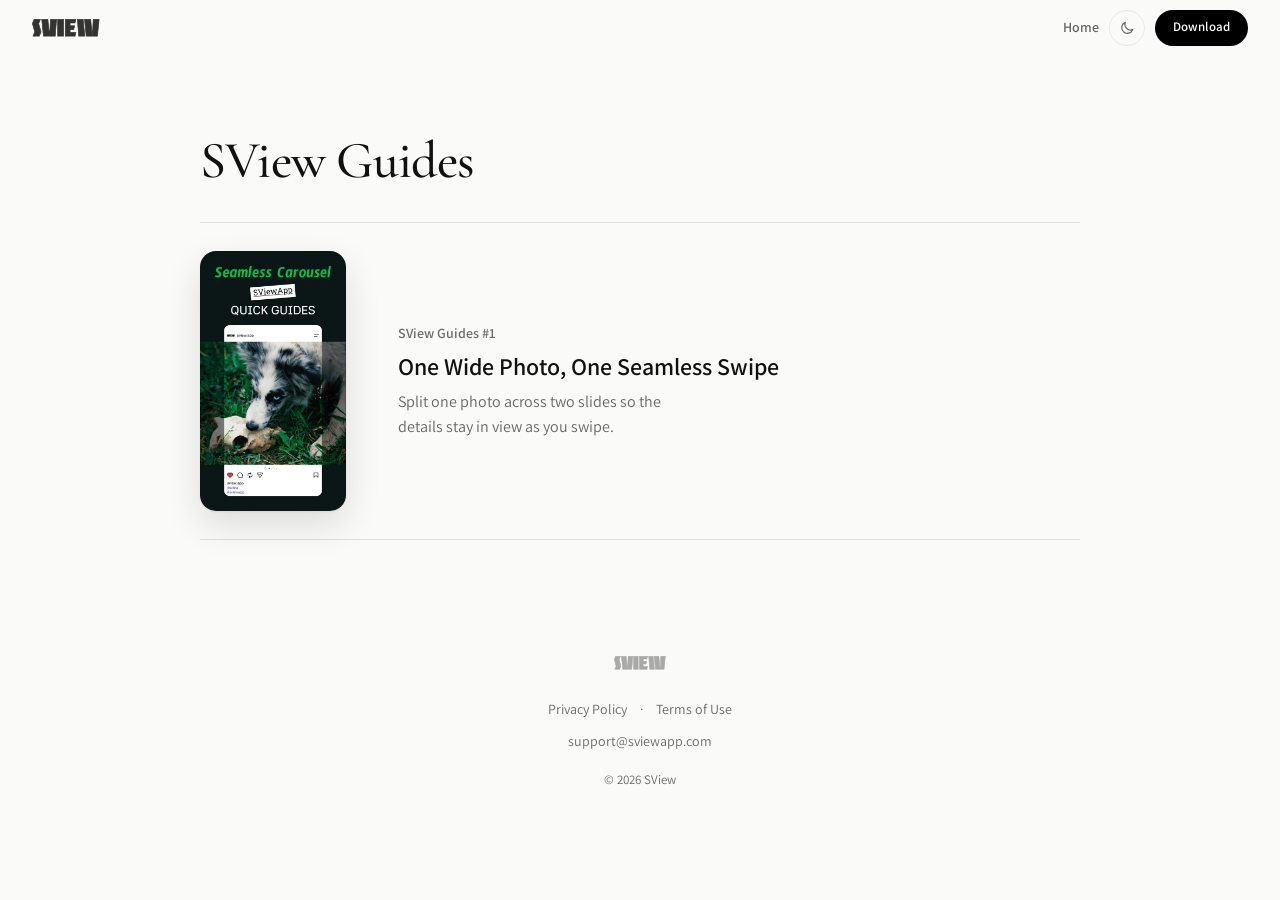
==== guides/index.html @ 3bf8fa11 "Publish SView Guides and the first seamless carousel tutorial" ====
<!DOCTYPE html>
<html lang="en">
<head>
  <meta charset="UTF-8">
  <meta name="viewport" content="width=device-width, initial-scale=1">
  <title>SView Guides</title>
  <meta name="description" content="Browse short SView tutorials with step-by-step instructions and videos for creating photo carousels.">
  <link rel="canonical" href="https://sviewapp.com/guides/">
  <meta property="og:type" content="website">
  <meta property="og:title" content="SView Guides">
  <meta property="og:description" content="Browse short SView tutorials with step-by-step instructions and videos for creating photo carousels.">
  <meta property="og:url" content="https://sviewapp.com/guides/">
  <meta property="og:image" content="https://sviewapp.com/guides/split-one-photo-across-two-carousel-slides/poster.jpg">
  <link rel="icon" type="image/svg+xml" href="/assets/favicon.svg">
  <link rel="apple-touch-icon" href="/assets/apple-touch-icon.png">
  <link rel="preconnect" href="https://fonts.googleapis.com">
  <link rel="preconnect" href="https://fonts.gstatic.com" crossorigin>
  <link href="https://fonts.googleapis.com/css2?family=Assistant:wght@400;600;700&family=Cormorant+Garamond:wght@500&display=swap" rel="stylesheet">
  <meta name="color-scheme" content="light dark">
  <meta name="theme-color" content="#fafaf8" media="(prefers-color-scheme: light)">
  <meta name="theme-color" content="#111110" media="(prefers-color-scheme: dark)">
  <script>
    // Theme: stored manual choice wins; otherwise follow the device appearance setting.
    (function() {
      var t = null;
      try { t = localStorage.getItem('sview-theme'); } catch (e) {}
      if (t === 'light' || t === 'dark') document.documentElement.setAttribute('data-theme', t);
    })();
  </script>
  <link rel="stylesheet" href="/assets/site.css">
  <link rel="stylesheet" href="/guides/guides.css">
  <script defer src="/assets/site.js"></script>
</head>
<body>
<nav class="nav" role="navigation">
  <a href="/" class="nav-logo" aria-label="SView Home">
    <img src="/assets/brand/iconLogo_V3.svg" alt="SView">
  </a>
  <div class="nav-right">
    <a class="nav-guides" href="/">Home</a>
    <div class="nav-tools">
    <button class="theme-btn" id="themeBtn" type="button" aria-label="Toggle dark mode">
      <svg class="icon-moon" viewBox="0 0 24 24" fill="none" stroke="currentColor" stroke-width="1.8" stroke-linecap="round" stroke-linejoin="round" aria-hidden="true"><path d="M20.5 14.5A8.5 8.5 0 0 1 9.5 3.5a8.5 8.5 0 1 0 11 11z"/></svg>
      <svg class="icon-sun" viewBox="0 0 24 24" fill="none" stroke="currentColor" stroke-width="1.8" stroke-linecap="round" aria-hidden="true"><circle cx="12" cy="12" r="4"/><path d="M12 2.5v2M12 19.5v2M4.6 4.6l1.4 1.4M18 18l1.4 1.4M2.5 12h2M19.5 12h2M4.6 19.4L6 18M18 6l1.4-1.4"/></svg>
    </button>
    </div>
    <a class="nav-download" href="https://apps.apple.com/us/app/sview-swipe-carousel-maker/id6759950270" data-store-download target="_blank" rel="noopener noreferrer">Download</a>
  </div>
</nav>
<main class="guides-main">
  <h1 class="page-title">SView Guides</h1>
  <ul class="guide-list">
    <li><a class="guide-entry" href="/guides/split-one-photo-across-two-carousel-slides/">
      <img class="entry-poster" src="/guides/split-one-photo-across-two-carousel-slides/poster.jpg" alt="" width="539" height="960">
      <div>
        <p class="guide-meta">SView Guides #1</p>
        <h2>One Wide Photo, One Seamless Swipe</h2>
        <p>Split one photo across two slides so the details stay in view as you swipe.</p>
      </div>
    </a></li>
  </ul>
</main>
<footer>
  <div class="footer-logo"><img src="/assets/brand/iconLogo_V3.svg" alt="SView"></div>
  <div class="footer-links">
    <a href="/privacy.html">Privacy Policy</a>
    <span class="sep">&middot;</span>
    <a href="/terms.html">Terms of Use</a>
  </div>
  <div class="footer-email"><a href="mailto:support@sviewapp.com">support@sviewapp.com</a></div>
  <div class="footer-copy">&copy; 2026 SView</div>
</footer>
</body>
</html>
---- assets/site.css ----
:root {
  --font-sans: "Assistant", -apple-system, BlinkMacSystemFont, "Segoe UI", Roboto,
               "Helvetica Neue", Arial, "PingFang SC", "Hiragino Sans", "Microsoft YaHei",
               "Noto Sans SC", "Noto Sans JP", "Noto Sans KR", "Malgun Gothic", sans-serif;
  --font-serif: "Cormorant Garamond", "Noto Serif", "Songti SC", Georgia, serif;
  --font-heading: var(--font-sans);
  --color-bg: #fafaf8;
  --color-surface: #ffffff;
  --color-text: #111111;
  --color-text-secondary: #666666;
  --color-text-muted: #6b6b6b;
  --color-border: #e8e8e8;
  --color-rule: #e0e0e0;
  --color-accent: #000000;
  --color-accent-hover: #333333;
  --color-on-accent: #ffffff;
  --color-nav-scrolled: rgba(250, 250, 248, 0.92);
  --color-nav-line: rgba(0,0,0,0.06);
  --color-hover: #f5f5f3;
  --color-outline-btn: #777777;
  --color-badge-bg: #f0efed;
  --color-badge-text: #555555;
  --color-badge-border: #e0dfdd;
  --color-note: #666666;
  --color-body-secondary: #555555;
  --color-focus: #245cc5;
  --color-shadow: rgba(0,0,0,0.08);
  --color-scroll-thumb: rgba(0,0,0,0.22);
  --logo-filter: none;
  --gallery-ring: transparent;
  --media-shadow: 0 1px 2px rgba(0,0,0,0.06), 0 14px 36px rgba(0,0,0,0.12);
  color-scheme: light;
}
@media (prefers-color-scheme: dark) {
  :root:not([data-theme="light"]) {
    --color-bg: #111110;
    --color-surface: #1c1c1b;
    --color-text: #f2f2ef;
    --color-text-secondary: #a8a8a4;
    --color-text-muted: #8f8f8b;
    --color-border: #33332f;
    --color-rule: #2b2b28;
    --color-accent: #f2f2ef;
    --color-accent-hover: #d6d6d2;
    --color-on-accent: #111110;
    --color-nav-scrolled: rgba(17, 17, 16, 0.88);
    --color-nav-line: rgba(255,255,255,0.08);
    --color-hover: #262624;
    --color-outline-btn: #6a6a66;
    --color-badge-bg: #232321;
    --color-badge-text: #bdbdb8;
    --color-badge-border: #33332f;
    --color-note: #8f8f8b;
    --color-body-secondary: #b0b0ab;
    --color-focus: #7aa7ff;
    --color-shadow: rgba(0,0,0,0.5);
    --color-scroll-thumb: rgba(255,255,255,0.28);
    --logo-filter: invert(1);
    --gallery-ring: rgba(255,255,255,0.08);
    --media-shadow: 0 14px 36px rgba(0,0,0,0.45);
    color-scheme: dark;
  }
}
:root[data-theme="dark"] {
  --color-bg: #111110;
  --color-surface: #1c1c1b;
  --color-text: #f2f2ef;
  --color-text-secondary: #a8a8a4;
  --color-text-muted: #8f8f8b;
  --color-border: #33332f;
  --color-rule: #2b2b28;
  --color-accent: #f2f2ef;
  --color-accent-hover: #d6d6d2;
  --color-on-accent: #111110;
  --color-nav-scrolled: rgba(17, 17, 16, 0.88);
  --color-nav-line: rgba(255,255,255,0.08);
  --color-hover: #262624;
  --color-outline-btn: #6a6a66;
  --color-badge-bg: #232321;
  --color-badge-text: #bdbdb8;
  --color-badge-border: #33332f;
  --color-note: #8f8f8b;
  --color-body-secondary: #b0b0ab;
  --color-focus: #7aa7ff;
  --color-shadow: rgba(0,0,0,0.5);
  --color-scroll-thumb: rgba(255,255,255,0.28);
  --logo-filter: invert(1);
  --gallery-ring: rgba(255,255,255,0.08);
  --media-shadow: 0 14px 36px rgba(0,0,0,0.45);
  color-scheme: dark;
}

* { box-sizing: border-box; margin: 0; padding: 0; }

body {
  font-family: var(--font-sans);
  font-size: 16px;
  line-height: 1.6;
  color: var(--color-text);
  background: var(--color-bg);
  transition: background-color 0.3s, color 0.3s;
  -webkit-font-smoothing: antialiased;
  -moz-osx-font-smoothing: grayscale;
}

/* ===== NAV ===== */
.nav {
  position: sticky;
  top: 0;
  z-index: 100;
  display: flex;
  align-items: center;
  justify-content: space-between;
  padding: 0 32px;
  height: 56px;
  transition: background 0.3s, border-color 0.3s;
  border-bottom: 1px solid transparent;
}
.nav.scrolled {
  background: var(--color-nav-scrolled);
  backdrop-filter: blur(12px);
  -webkit-backdrop-filter: blur(12px);
  border-bottom-color: var(--color-nav-line);
}
.nav-logo img { height: 18px; width: auto; display: block; filter: var(--logo-filter); }
.nav-right { display: flex; align-items: center; gap: 10px; }

.lang-selector { position: relative; }
.lang-btn {
  background: none; border: 1px solid var(--color-border); border-radius: 100px;
  padding: 7px 18px; line-height: 1.6; font-family: var(--font-sans); font-size: 13px; font-weight: 600;
  color: var(--color-text-secondary); cursor: pointer; letter-spacing: 0.03em;
  transition: border-color 0.2s, color 0.2s;
}
.lang-btn:hover { border-color: var(--color-text-secondary); color: var(--color-text); }
.lang-dropdown {
  display: none; position: absolute; top: calc(100% + 6px); right: 0;
  background: var(--color-surface); border: 1px solid var(--color-border);
  border-radius: 8px; padding: 4px 0; min-width: 120px;
  box-shadow: 0 4px 16px var(--color-shadow);
}
.lang-dropdown.open { display: block; }
.lang-option {
  display: block; width: 100%; padding: 8px 16px; background: none; border: none;
  font-family: var(--font-sans); font-size: 14px; color: var(--color-text-secondary);
  cursor: pointer; text-align: left; transition: background 0.15s;
}
.lang-option:hover { background: var(--color-hover); color: var(--color-text); }
.lang-option.active { color: var(--color-text); font-weight: 600; }

.nav-tools { display: flex; align-items: center; gap: 10px; }
.theme-btn {
  box-sizing: border-box; width: 36px; height: 36px; padding: 0;
  display: inline-flex; align-items: center; justify-content: center;
  background: none; border: 1px solid var(--color-border); border-radius: 100px;
  color: var(--color-text-secondary); cursor: pointer;
  transition: border-color 0.2s, color 0.2s;
}
.theme-btn:hover { border-color: var(--color-text-secondary); color: var(--color-text); }
.theme-btn svg { width: 16px; height: 16px; display: block; }
.theme-btn .icon-sun { display: none; }
:root[data-theme="dark"] .theme-btn .icon-sun { display: block; }
:root[data-theme="dark"] .theme-btn .icon-moon { display: none; }
@media (prefers-color-scheme: dark) {
  :root:not([data-theme="light"]) .theme-btn .icon-sun { display: block; }
  :root:not([data-theme="light"]) .theme-btn .icon-moon { display: none; }
}

.nav-download {
  display: inline-block; background: var(--color-accent); color: var(--color-on-accent);
  padding: 7px 18px; border-radius: 100px; font-size: 13px; font-weight: 600;
  text-decoration: none; transition: background 0.2s; letter-spacing: 0.01em;
}
.lang-btn, .nav-download { box-sizing: border-box; height: 36px; display: inline-flex; align-items: center; justify-content: center; }
.nav-download:hover { background: var(--color-accent-hover); }

.hero-cta {
  display: inline-block;
  background: var(--color-accent); color: var(--color-on-accent);
  padding: 14px 36px; border-radius: 100px; font-size: 16px; font-weight: 600;
  text-decoration: none; transition: background 0.2s, transform 0.2s;
}
.hero-cta:hover { background: var(--color-accent-hover); transform: translateY(-1px); }

a:focus-visible, button:focus-visible, summary:focus-visible { outline: 2px solid var(--color-focus); outline-offset: 4px; }

/* ===== FOOTER ===== */
footer {
  text-align: center; padding: 56px 24px 40px;
}
.footer-logo { margin-bottom: 20px; }
.footer-logo img { height: 14px; width: auto; opacity: 0.4; filter: var(--logo-filter); }
.footer-links { font-size: 14px; color: var(--color-text-muted); margin-bottom: 8px; }
.footer-links a { color: var(--color-text-muted); text-decoration: none; transition: color 0.2s; }
.footer-links a:hover { color: var(--color-text-secondary); }
.footer-links .sep { margin: 0 10px; }
.footer-email { margin-bottom: 16px; }
.footer-email a { font-size: 14px; color: var(--color-text-muted); text-decoration: none; transition: color 0.2s; }
.footer-email a:hover { color: var(--color-text-secondary); }
.footer-copy { font-size: 13px; color: var(--color-text-muted); opacity: 1; }

.nav-guides, .nav-sections a { color: var(--color-text-secondary); font-size: 14px; font-weight: 600; text-decoration: none; }
.nav-guides:hover, .nav-guides[aria-current="page"], .nav-sections a:hover { color: var(--color-text); text-decoration: underline; text-underline-offset: 4px; }

@media (max-width: 640px) {
      .nav { padding: 0 20px; height: 50px; }
      .nav-logo img { height: 15px; }
      .lang-btn, .nav-download { height: 32px; }
      .theme-btn { width: 32px; height: 32px; }
      .nav-right, .nav-tools { gap: 8px; }
      .nav-download { padding: 6px 14px; font-size: 12px; }
      .lang-btn { font-size: 12px; padding: 6px 14px; }

      .hero-cta { padding: 11px 28px; font-size: 14px; }
      footer { padding: 40px 20px 32px; }
}
@media (max-width: 390px) {
  .nav { padding-inline: 12px; }
  .nav-right, .nav-tools { gap: 6px; }
  .lang-btn, .nav-download { padding-inline: 9px; }
}
---- guides/guides.css ----
.guides-main {
  width: min(100% - 48px, 880px);
  margin: 0 auto;
  padding-block: clamp(32px, 6vw, 76px) 56px;
}
.page-title {
  font: 500 clamp(38px, 6vw, 52px)/1.12 var(--font-serif);
  letter-spacing: -.015em;
  text-wrap: balance;
}
.article-header { max-width: 660px; margin: 0 auto 42px; text-align: center; }
.guide-meta { color: var(--color-text-muted); font-size: 14px; font-weight: 600; }
.article-header .guide-meta { display: inline-block; margin-bottom: 14px; text-underline-offset: 3px; }
.lead { margin: 16px auto 0; max-width: 54ch; font-size: 18px; line-height: 1.5; color: var(--color-text-secondary); }
.guide-layout {
  display: grid;
  grid-template-columns: minmax(0, 1fr) minmax(180px, 240px);
  gap: 26px clamp(32px, 7vw, 84px);
  border-top: 1px solid var(--color-rule);
  padding-top: 32px;
}
.instructions h2, .guide-entry h2 { font-weight: 600; font-size: 24px; line-height: 1.25; }
.instructions ol { margin: 16px 0 0; padding-inline-start: 1.5em; font-size: 18px; }
.instructions li { padding-inline-start: 5px; }
.instructions li + li { margin-top: 14px; }
.instructions li::marker { color: var(--color-text-muted); font-weight: 600; }
.guide-video { display: flex; flex-direction: column; align-items: center; gap: 16px; }
.guide-video video, .entry-poster {
  display: block;
  border-radius: 16px;
  box-shadow: 0 0 0 1px var(--gallery-ring), var(--media-shadow);
}
.guide-video video { width: 100%; height: auto; aspect-ratio: 9 / 16; background: #111110; }
.article-download {
  display: inline-block; max-width: calc(100% - 12px); padding: 10px 12px;
  border: 1px solid var(--color-outline-btn); border-radius: 100px;
  background: transparent; color: var(--color-text);
  font-size: 14px; font-weight: 600; line-height: 22px; text-decoration: none; text-align: center;
}
.article-download:hover, .article-download:focus-visible { border-color: currentColor; }
.more-guides { margin-top: 44px; border-top: 1px solid var(--color-rule); padding-top: 24px; }
.more-guides h2 { font-size: 20px; }
.more-guides ul { list-style: none; }
.more-guides a { display: inline-block; padding-block: 8px; color: var(--color-text); text-underline-offset: 4px; }
.guide-list { list-style: none; margin-top: 32px; }
.guide-entry {
  display: grid;
  grid-template-columns: 146px minmax(0, 1fr);
  gap: clamp(20px, 5vw, 52px);
  align-items: center;
  color: var(--color-text);
  text-decoration: none;
  padding: 28px 0;
  border-block: 1px solid var(--color-rule);
}
.entry-poster { width: 100%; height: auto; }
.guide-entry h2 { margin: 6px 0 8px; }
.guide-entry:hover h2 { text-decoration: underline; text-underline-offset: 4px; }
.guide-entry p:last-child { max-width: 38ch; color: var(--color-text-secondary); }
@media (max-width: 640px) {
  .guides-main { width: calc(100% - 40px); padding-bottom: 32px; }
  .article-header { text-align: left; margin-bottom: 26px; }
  .lead { margin-inline: 0; font-size: 17px; }
  .guide-layout { display: flex; flex-direction: column; align-items: flex-start; gap: 24px; padding-top: 24px; }
  .guide-video { width: min(100%, 270px); align-self: center; }
  .guide-entry { grid-template-columns: minmax(78px, 27%) minmax(0, 1fr); }
  .instructions ol { font-size: 17px; }
}
@media (prefers-reduced-motion: reduce) {
  body, .hero-cta, .nav { transition: none; }
}
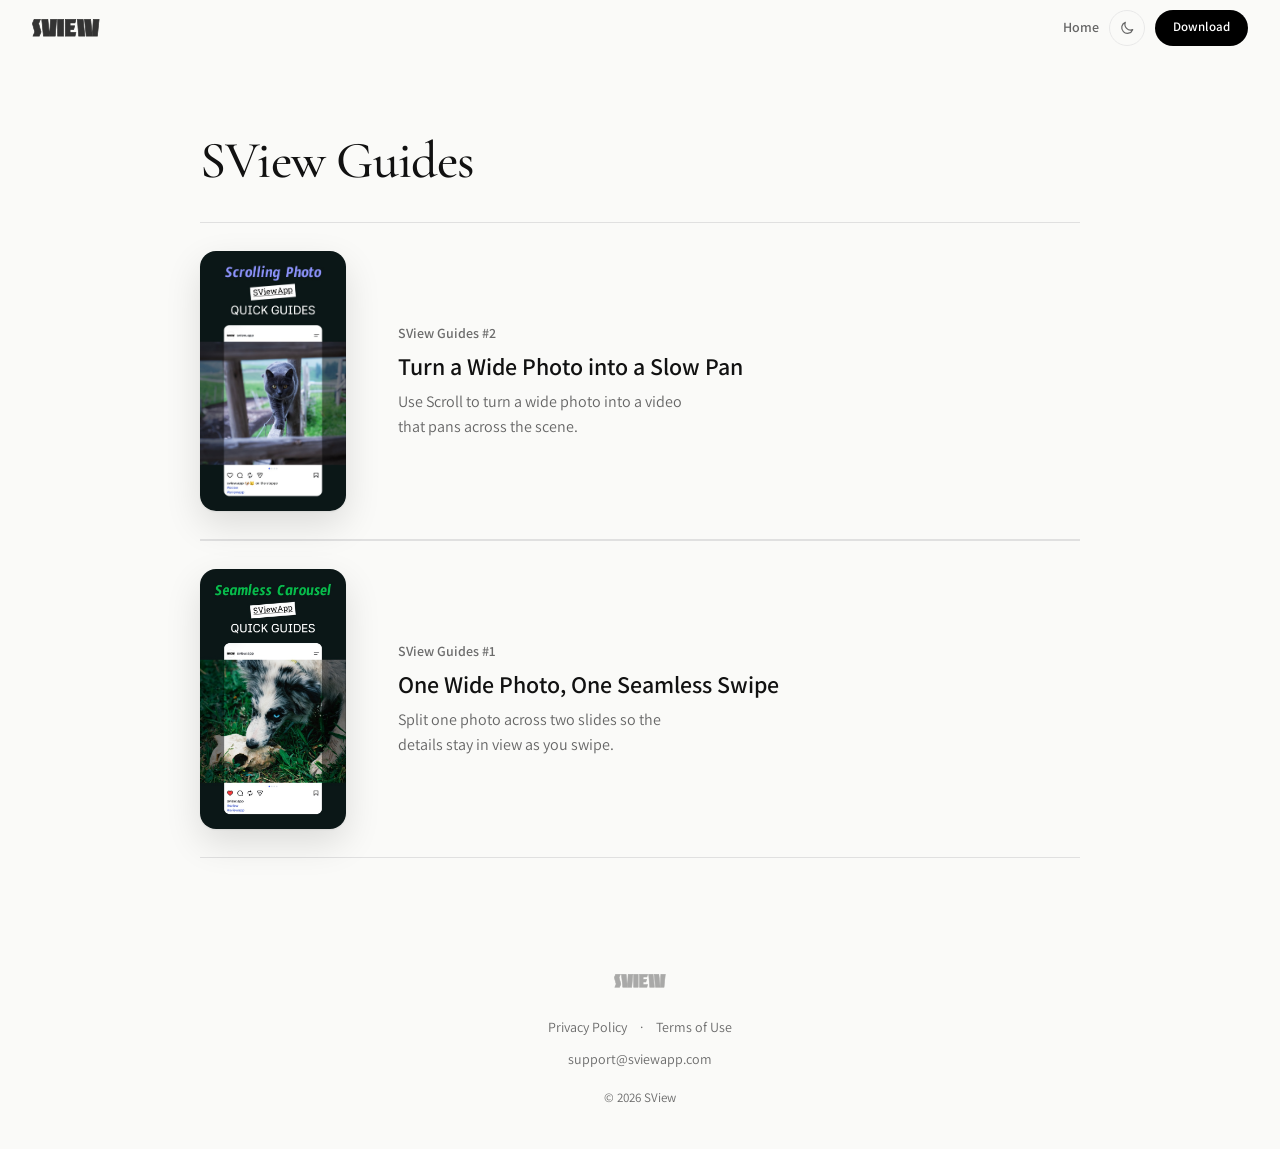
==== commit 3d5cef87: "Publish SView Guides #2 on scrolling wide photos" ====
--- a/guides/index.html
+++ b/guides/index.html
@@ -4,13 +4,13 @@
   <meta charset="UTF-8">
   <meta name="viewport" content="width=device-width, initial-scale=1">
   <title>SView Guides</title>
-  <meta name="description" content="Browse short SView tutorials with step-by-step instructions and videos for creating photo carousels.">
+  <meta name="description" content="Learn to make seamless photo carousels and scrolling videos in SView with short, step-by-step tutorials.">
   <link rel="canonical" href="https://sviewapp.com/guides/">
   <meta property="og:type" content="website">
   <meta property="og:title" content="SView Guides">
-  <meta property="og:description" content="Browse short SView tutorials with step-by-step instructions and videos for creating photo carousels.">
+  <meta property="og:description" content="Learn to make seamless photo carousels and scrolling videos in SView with short, step-by-step tutorials.">
   <meta property="og:url" content="https://sviewapp.com/guides/">
-  <meta property="og:image" content="https://sviewapp.com/guides/split-one-photo-across-two-carousel-slides/poster.jpg">
+  <meta property="og:image" content="https://sviewapp.com/guides/turn-a-wide-photo-into-a-slow-pan/poster.jpg">
   <link rel="icon" type="image/svg+xml" href="/assets/favicon.svg">
   <link rel="apple-touch-icon" href="/assets/apple-touch-icon.png">
   <link rel="preconnect" href="https://fonts.googleapis.com">
@@ -50,6 +50,14 @@
 <main class="guides-main">
   <h1 class="page-title">SView Guides</h1>
   <ul class="guide-list">
+    <li><a class="guide-entry" href="/guides/turn-a-wide-photo-into-a-slow-pan/">
+      <img class="entry-poster" src="/guides/turn-a-wide-photo-into-a-slow-pan/poster.jpg" alt="" width="719" height="1280">
+      <div>
+        <p class="guide-meta">SView Guides #2</p>
+        <h2>Turn a Wide Photo into a Slow Pan</h2>
+        <p>Use Scroll to turn a wide photo into a video that pans across the scene.</p>
+      </div>
+    </a></li>
     <li><a class="guide-entry" href="/guides/split-one-photo-across-two-carousel-slides/">
       <img class="entry-poster" src="/guides/split-one-photo-across-two-carousel-slides/poster.jpg" alt="" width="539" height="960">
       <div>
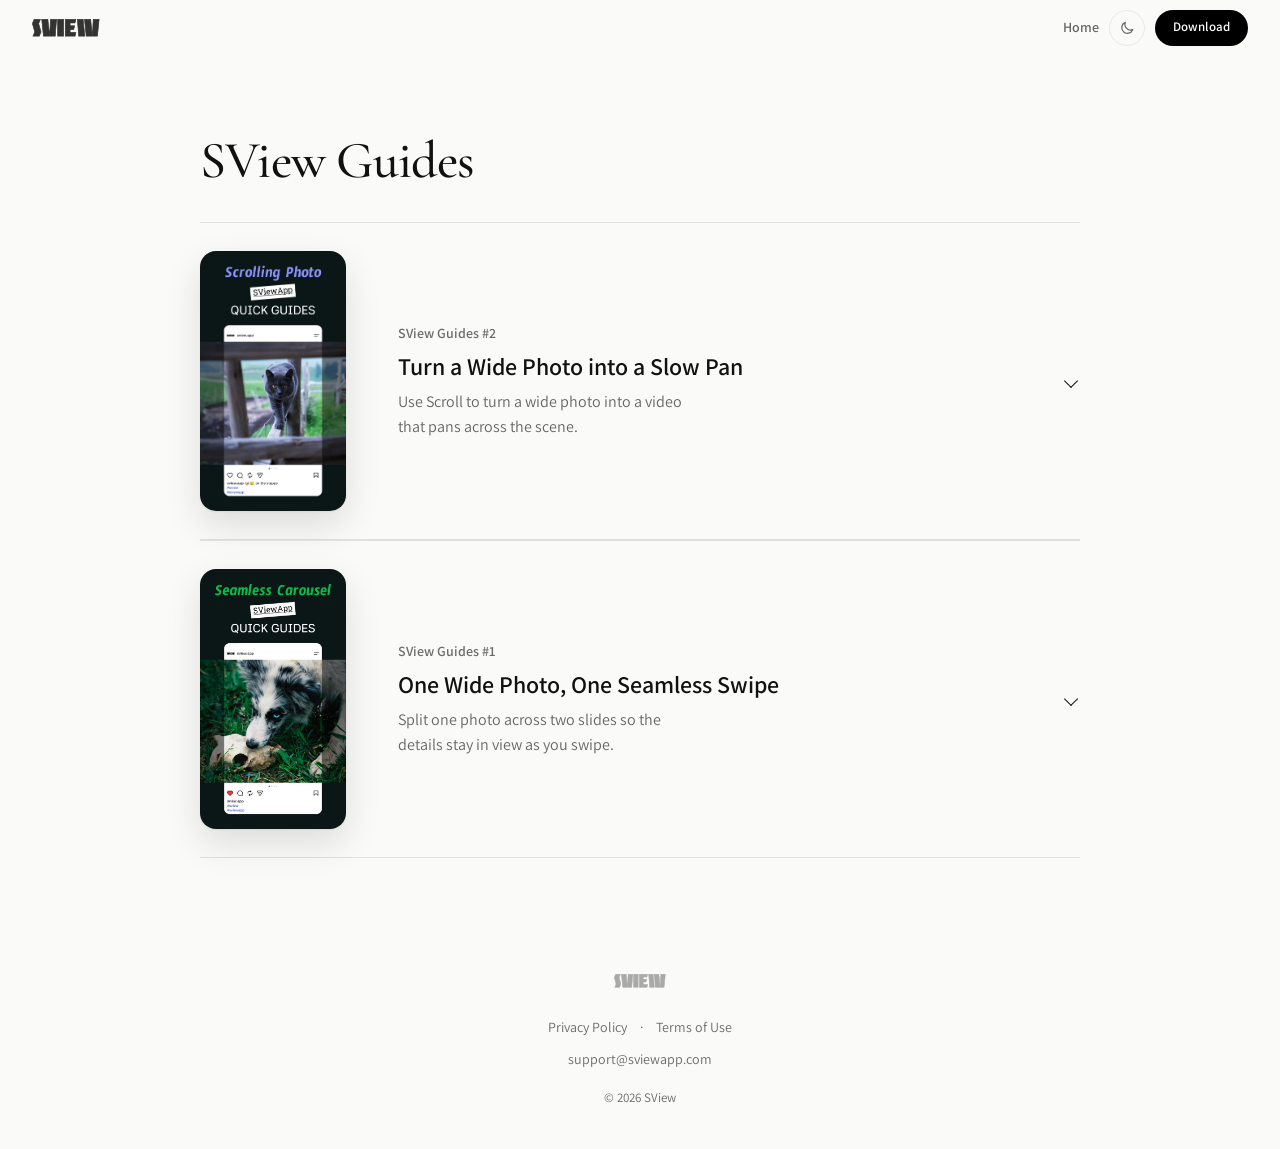
==== commit 7ca18b91: "Add compact mobile navigation and expandable looping guides" ====
--- a/guides/index.html
+++ b/guides/index.html
@@ -28,8 +28,9 @@
     })();
   </script>
   <link rel="stylesheet" href="/assets/site.css">
-  <link rel="stylesheet" href="/guides/guides.css">
+  <link rel="stylesheet" href="/guides/guides.css?v=2">
   <script defer src="/assets/site.js"></script>
+  <script type="module" src="/guides/expand-guide.js?v=3"></script>
 </head>
 <body>
 <nav class="nav" role="navigation">
--- a/guides/guides.css
+++ b/guides/guides.css
@@ -57,6 +57,40 @@
 .guide-entry h2 { margin: 6px 0 8px; }
 .guide-entry:hover h2 { text-decoration: underline; text-underline-offset: 4px; }
 .guide-entry p:last-child { max-width: 38ch; color: var(--color-text-secondary); }
+.guide-entry[aria-expanded] {
+  position: relative;
+  padding-inline-end: 28px;
+  scroll-margin-block-start: 80px;
+}
+.guide-entry[aria-expanded]::after {
+  content: '';
+  position: absolute;
+  right: 4px;
+  width: 9px;
+  height: 9px;
+  border: solid currentColor;
+  border-width: 0 1.5px 1.5px 0;
+  transform: rotate(45deg);
+}
+.guide-entry[aria-expanded="true"] { grid-template-columns: 1fr; border-bottom: 0; padding-bottom: 0; }
+.guide-entry[aria-expanded="true"]::after { transform: rotate(225deg); }
+.guide-entry[aria-expanded="true"] .entry-poster,
+.guide-entry[aria-expanded="true"] p:last-child { display: none; }
+.guide-panel { padding: 6px 0 24px; }
+.guide-panel .lead {
+  margin: 0 0 16px;
+  padding-inline-start: 14px;
+  border-inline-start: 2px solid var(--color-rule);
+  font-family: Georgia, serif;
+  font-style: italic;
+}
+.guide-panel .guide-layout {
+  grid-template-columns: minmax(0, 1fr) clamp(180px, 26vw, 240px);
+  gap: 20px clamp(24px, 4vw, 52px);
+  align-items: start;
+  border: 0;
+  padding-top: 0;
+}
 @media (max-width: 640px) {
   .guides-main { width: calc(100% - 40px); padding-bottom: 32px; }
   .article-header { text-align: left; margin-bottom: 26px; }
